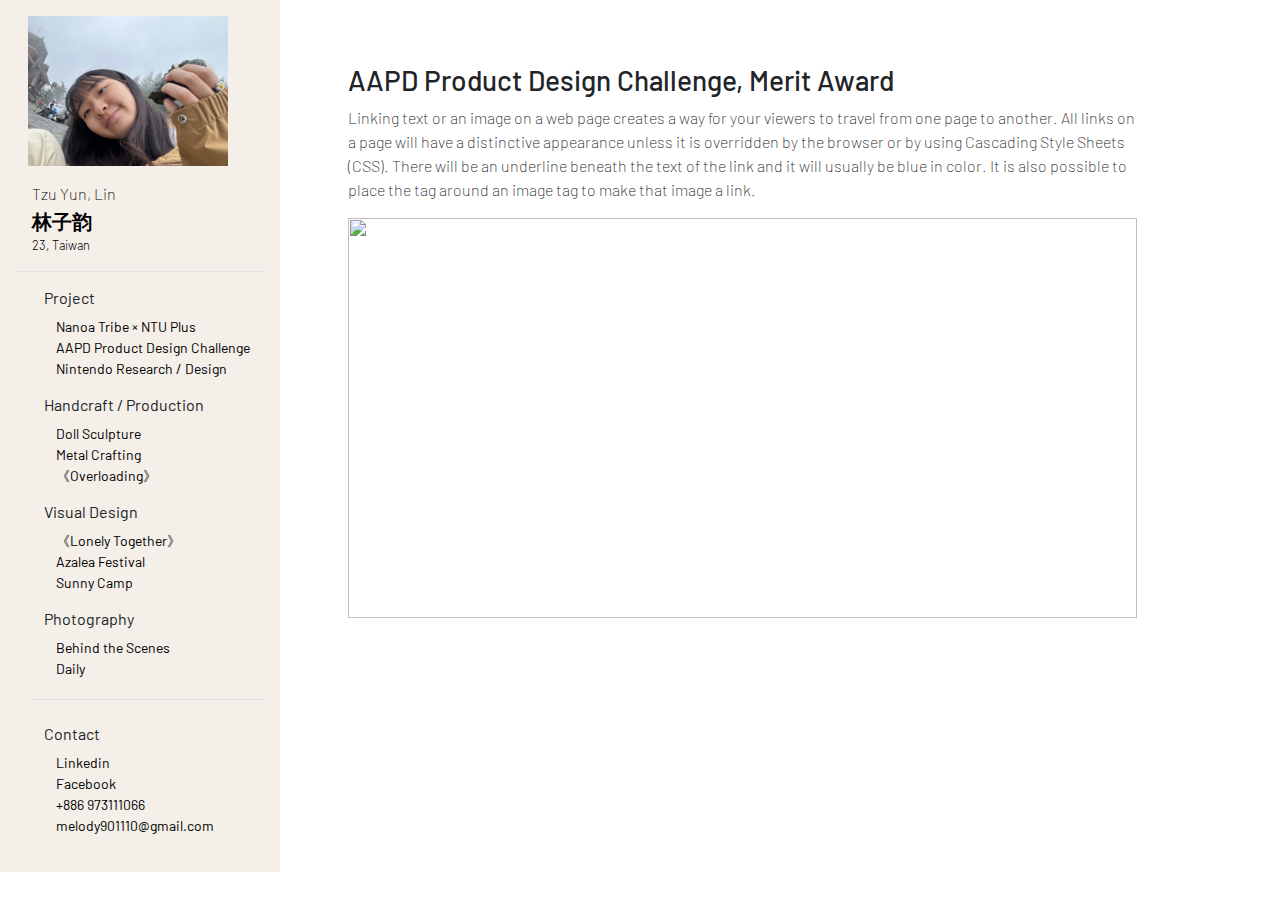
==== public/aapd.html @ 106142c8 "Add files via upload" ====
<!DOCTYPE html>
<html lang="en">
<head>
    <meta charset="UTF-8">
    <meta name="viewport" content="width=device-width, initial-scale=1.0">
    <title>Tzu Yun's Portfolio</title>

    <link href="https://cdn.jsdelivr.net/npm/bootstrap@5.3.3/dist/css/bootstrap.min.css" rel="stylesheet" integrity="sha384-QWTKZyjpPEjISv5WaRU9OFeRpok6YctnYmDr5pNlyT2bRjXh0JMhjY6hW+ALEwIH" crossorigin="anonymous">
    <link rel="stylesheet" href="../index.css" >

    <!--source sans-->
    <link rel="preconnect" href="https://fonts.googleapis.com">
    <link rel="preconnect" href="https://fonts.gstatic.com" crossorigin>
    <link href="https://fonts.googleapis.com/css2?family=Noto+Sans+HK:wght@100..900&family=Parkinsans:wght@300..800&family=Source+Sans+3:ital,wght@0,200..900;1,200..900&family=Yuji+Mai&display=swap" rel="stylesheet">

    <!--barlow-->
    <link rel="preconnect" href="https://fonts.googleapis.com">
    <link rel="preconnect" href="https://fonts.gstatic.com" crossorigin>
    <link href="https://fonts.googleapis.com/css2?family=Barlow:ital,wght@0,100;0,200;0,300;0,400;0,500;0,600;0,700;0,800;0,900;1,100;1,200;1,300;1,400;1,500;1,600;1,700;1,800;1,900&family=Noto+Sans+HK:wght@100..900&family=Parkinsans:wght@300..800&family=Source+Sans+3:ital,wght@0,200..900;1,200..900&family=Yuji+Mai&display=swap" rel="stylesheet">
</head>

<body>
<main class="d-flex flex-nowrap">
    <!-- sidebar -->
    <div class="flex-shrink-0 p-3 me-5" style="width: 280px;background-color: rgb(244, 239, 232);">
        <div class="container-fluid">
            <img src="../me/IMG_0005.JPG" width="200" >
        </div>
        <div class="mt-3 border-bottom">
            <ul class="list-unstyled ps-3"><a href="../index.html" style="color:black; text-decoration: none;">
                <li>Tzu Yun, Lin</li>
                <li class="fs-5 fw-semibold">林子韵</li>
                <li style="font-size: 0.8rem;font-weight:300">23, Taiwan</li>
            </a></ul>
        </div>
        <ul class="list-unstyled ps-3 mt-2">
          <li class="mb-1">
            <button class="btn d-inline-flex align-items-center rounded border-0">
              Project
            </button>
            <div class="collapse show ms-4" id="home-collapse">
              <ul class="btn-toggle-nav list-unstyled fw-normal pb-1 small">
                <li><a href="./chicken.html" class="link-body-emphasis d-inline-flex text-decoration-none rounded">Nanoa Tribe × NTU Plus</a></li>
                <li><a href="./aapd.html" class="link-body-emphasis d-inline-flex text-decoration-none rounded">AAPD Product Design Challenge</a></li>
                <li><a href="./nintendo.html" class="link-body-emphasis d-inline-flex text-decoration-none rounded">Nintendo Research / Design</a></li>
              </ul>
            </div>
          </li>
          <li class="mb-1">
            <button class="btn d-inline-flex align-items-center rounded border-0">
              Handcraft / Production
            </button>
            <div class="collapse show ms-4" id="home-collapse">
              <ul class="btn-toggle-nav list-unstyled fw-normal pb-1 small">
                <li><a href="./production.html#doll" class="link-body-emphasis d-inline-flex text-decoration-none rounded">Doll Sculpture</a></li>
                <li><a href="./production.html#metal" class="link-body-emphasis d-inline-flex text-decoration-none rounded">Metal Crafting</a></li>
                <li><a href="./production.html#overloading" class="link-body-emphasis d-inline-flex text-decoration-none rounded">《Overloading》</a></li>
              </ul>
            </div>
          </li>
          <li class="mb-1">
            <button class="btn d-inline-flex align-items-center rounded border-0">
                Visual Design
            </button>
            <div class="collapse show ms-4" id="home-collapse">
              <ul class="btn-toggle-nav list-unstyled fw-normal pb-1 small">
                <li><a href="./graphic.html#lonely" class="link-body-emphasis d-inline-flex text-decoration-none rounded">《Lonely Together》</a></li>
                <li><a href="./graphic.html#azalea" class="link-body-emphasis d-inline-flex text-decoration-none rounded">Azalea Festival</a></li>
                <li><a href="./graphic.html#sunny" class="link-body-emphasis d-inline-flex text-decoration-none rounded">Sunny Camp</a></li>
              </ul>
            </div>
          </li>
          <li class="mb-1">
            <button class="btn d-inline-flex align-items-center rounded border-0">
              Photography
            </button>
            <div class="collapse show ms-4" id="home-collapse">
              <ul class="btn-toggle-nav list-unstyled fw-normal pb-1 small">
                <li><a href="./photography.html#bts" class="link-body-emphasis d-inline-flex text-decoration-none rounded">Behind the Scenes</a></li>
                <li><a href="./photography.html#daily" class="link-body-emphasis d-inline-flex text-decoration-none rounded">Daily</a></li>
              </ul>
            </div>
          </li>
          <li class="border-top my-3"></li>
          <li class="mb-1">
            <button class="btn d-inline-flex align-items-center rounded border-0">
              Contact
            </button>
            <div class="collapse show ms-4" id="home-collapse">
              <ul class="btn-toggle-nav list-unstyled fw-normal pb-1 small">
                <li><a href="https://www.linkedin.com/in/tzu-yun-lin-taiwan" class="link-body-emphasis d-inline-flex text-decoration-none rounded">Linkedin</a></li>
                <li><a href="https://www.facebook.com/lin.melody.121/" class="link-body-emphasis d-inline-flex text-decoration-none rounded">Facebook</a></li>
                <li><a  class="link-body-emphasis d-inline-flex text-decoration-none rounded">+886 973111066</a></li>
                <li><a  class="link-body-emphasis d-inline-flex text-decoration-none rounded">melody901110@gmail.com</a></li>
              </ul>
            </div>
          </li>
        </ul>
    </div>

    <div class="col-8 row row-cols-1 my-3 p-3">
        <div class="mt-3 p-3">
            <h3>AAPD Product Design Challenge, Merit Award</h3>
            <p>Linking text or an image on a web page creates a way for your viewers to travel from one page to another.

                All links on a page will have a distinctive appearance unless it is overridden by the browser or by using Cascading Style Sheets (CSS). There will be an underline beneath the text of the link and it will usually be blue in color. It is also possible to place the tag around an image tag to make that image a link.</p>
            <img src="" class="bd-placeholder-img" style="object-fit:cover" width="100%" height="400">
        </div>
    </div>

</main>

    <script src="https://cdn.jsdelivr.net/npm/bootstrap@5.3.3/dist/js/bootstrap.bundle.min.js" integrity="sha384-YvpcrYf0tY3lHB60NNkmXc5s9fDVZLESaAA55NDzOxhy9GkcIdslK1eN7N6jIeHz" crossorigin="anonymous"></script>
</body>
</html>
---- index.css ----
/* body {
    font-family: "Source Sans 3", serif;
    font-optical-sizing: auto;
    font-weight: 200;
    font-style: normal;
} */

body {
    font-family: "Barlow", serif;
    font-weight: 200;
    font-style: normal;
}

.mb-1 {
    margin-bottom: .25rem !important;
}

li {
    display: list-item;
    text-align: -webkit-match-parent;
    unicode-bidi: isolate;
}
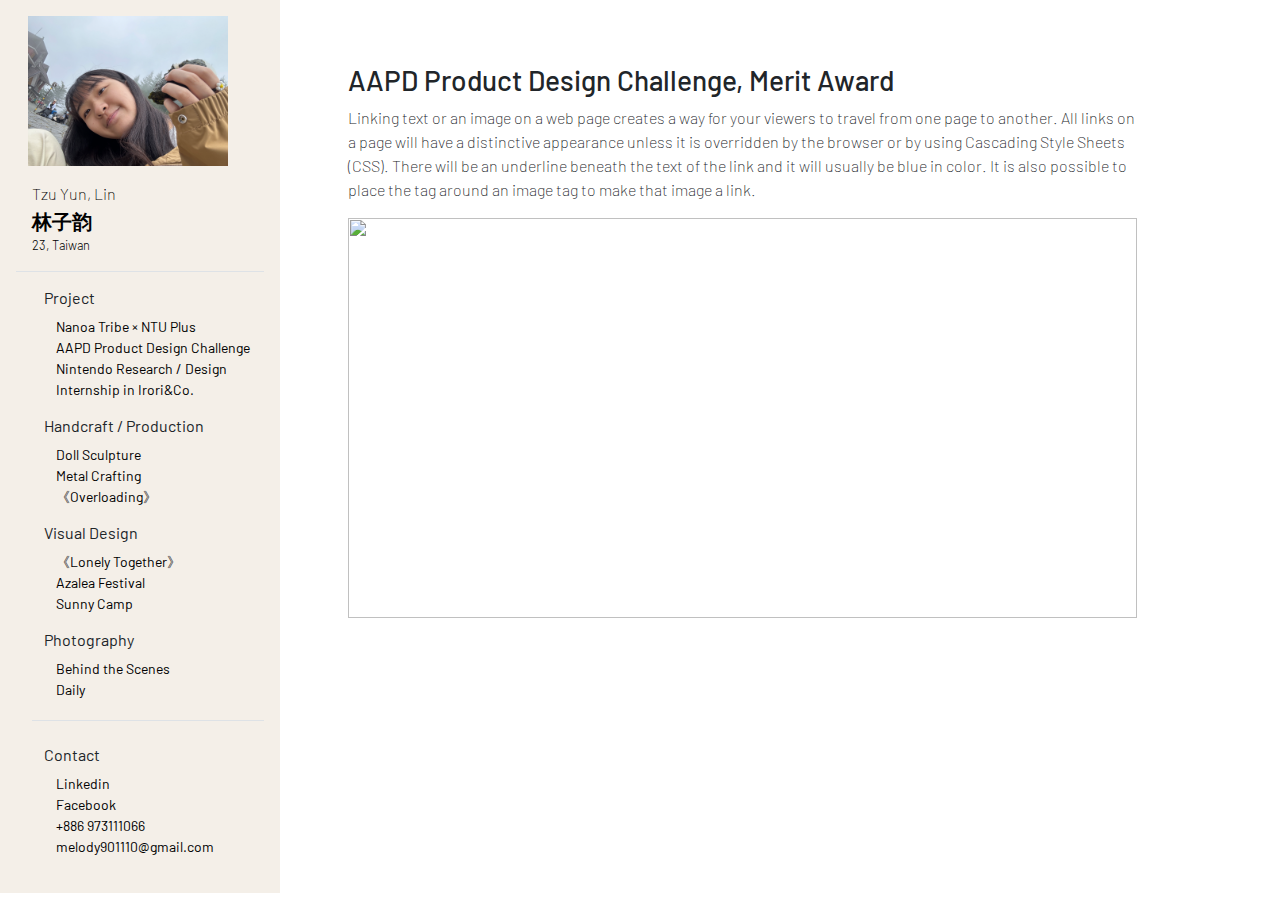
==== commit 2393c9af: "Update aapd.html" ====
--- a/public/aapd.html
+++ b/public/aapd.html
@@ -43,6 +43,7 @@
                 <li><a href="./chicken.html" class="link-body-emphasis d-inline-flex text-decoration-none rounded">Nanoa Tribe × NTU Plus</a></li>
                 <li><a href="./aapd.html" class="link-body-emphasis d-inline-flex text-decoration-none rounded">AAPD Product Design Challenge</a></li>
                 <li><a href="./nintendo.html" class="link-body-emphasis d-inline-flex text-decoration-none rounded">Nintendo Research / Design</a></li>
+                <li><a href="./intern.html" class="link-body-emphasis d-inline-flex text-decoration-none rounded">Internship in Irori&Co.</a></li>
               </ul>
             </div>
           </li>
@@ -112,4 +113,4 @@
 
     <script src="https://cdn.jsdelivr.net/npm/bootstrap@5.3.3/dist/js/bootstrap.bundle.min.js" integrity="sha384-YvpcrYf0tY3lHB60NNkmXc5s9fDVZLESaAA55NDzOxhy9GkcIdslK1eN7N6jIeHz" crossorigin="anonymous"></script>
 </body>
-</html>+</html>
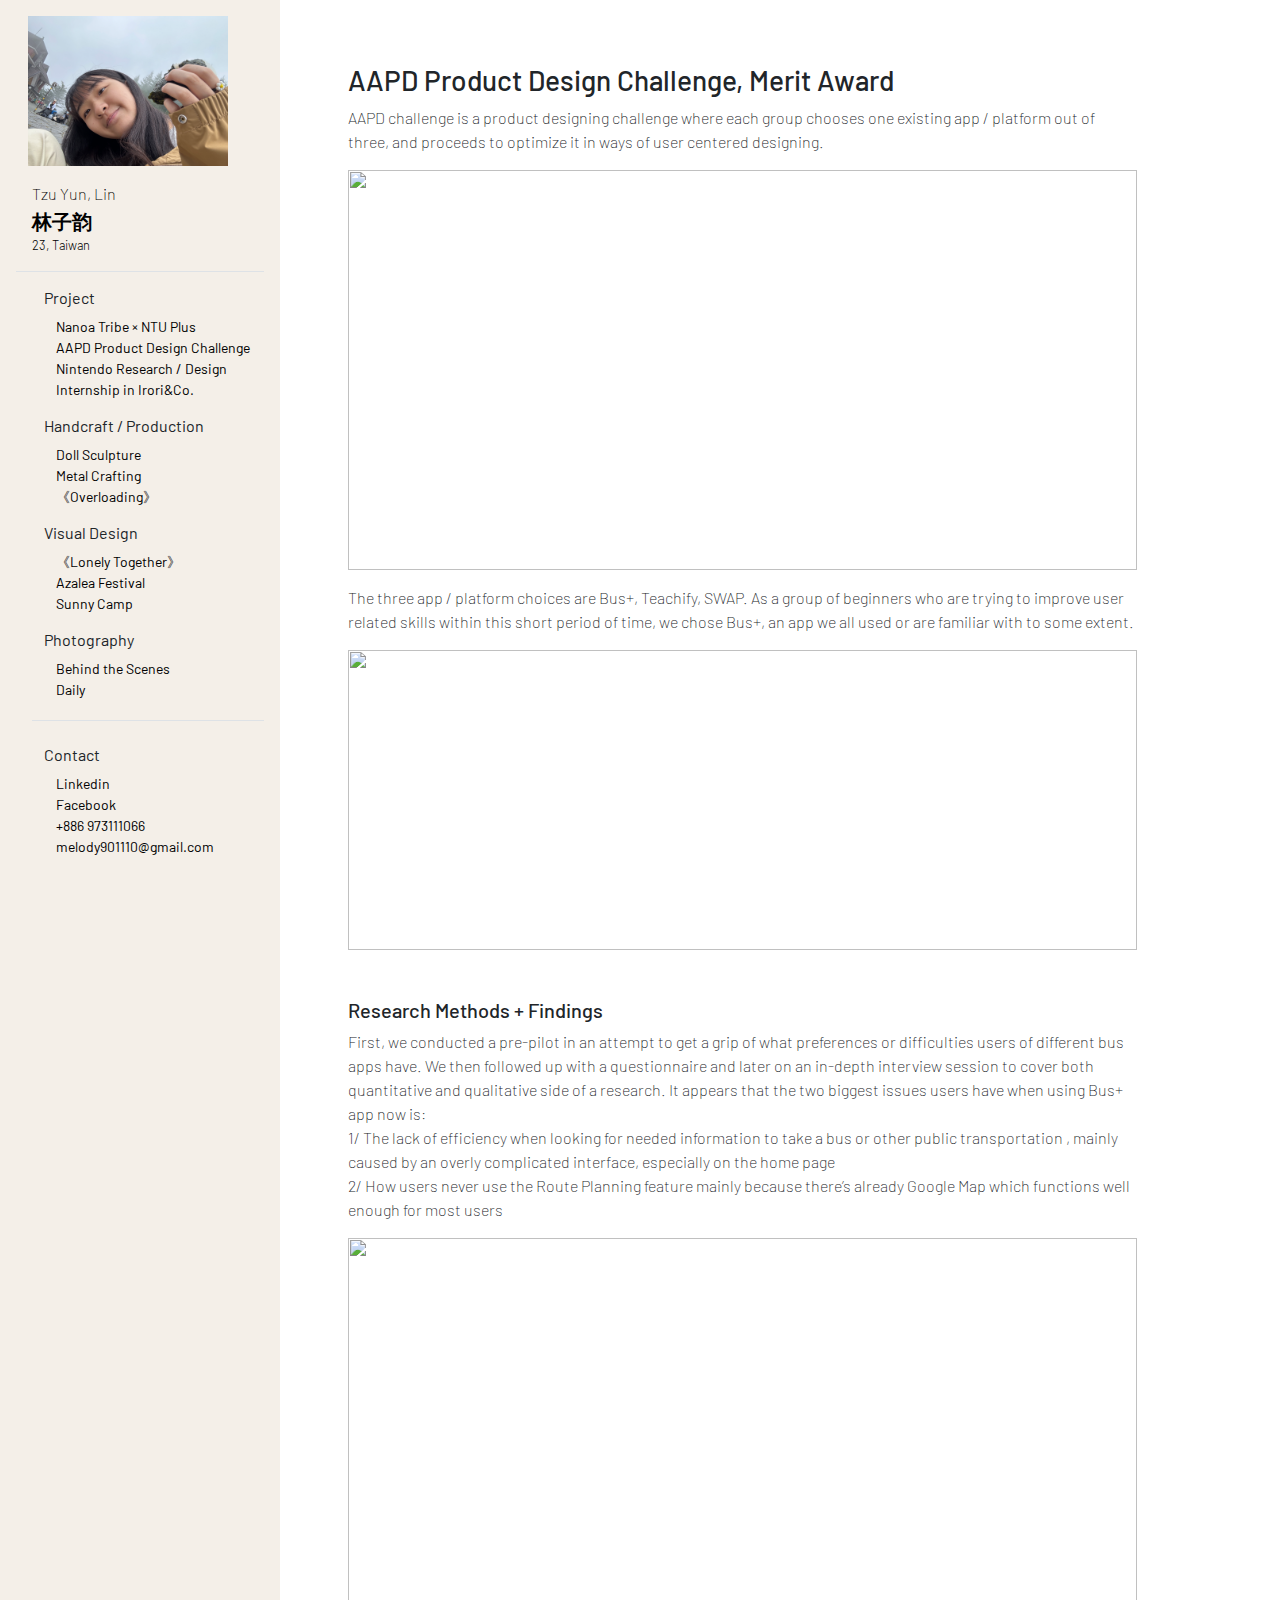
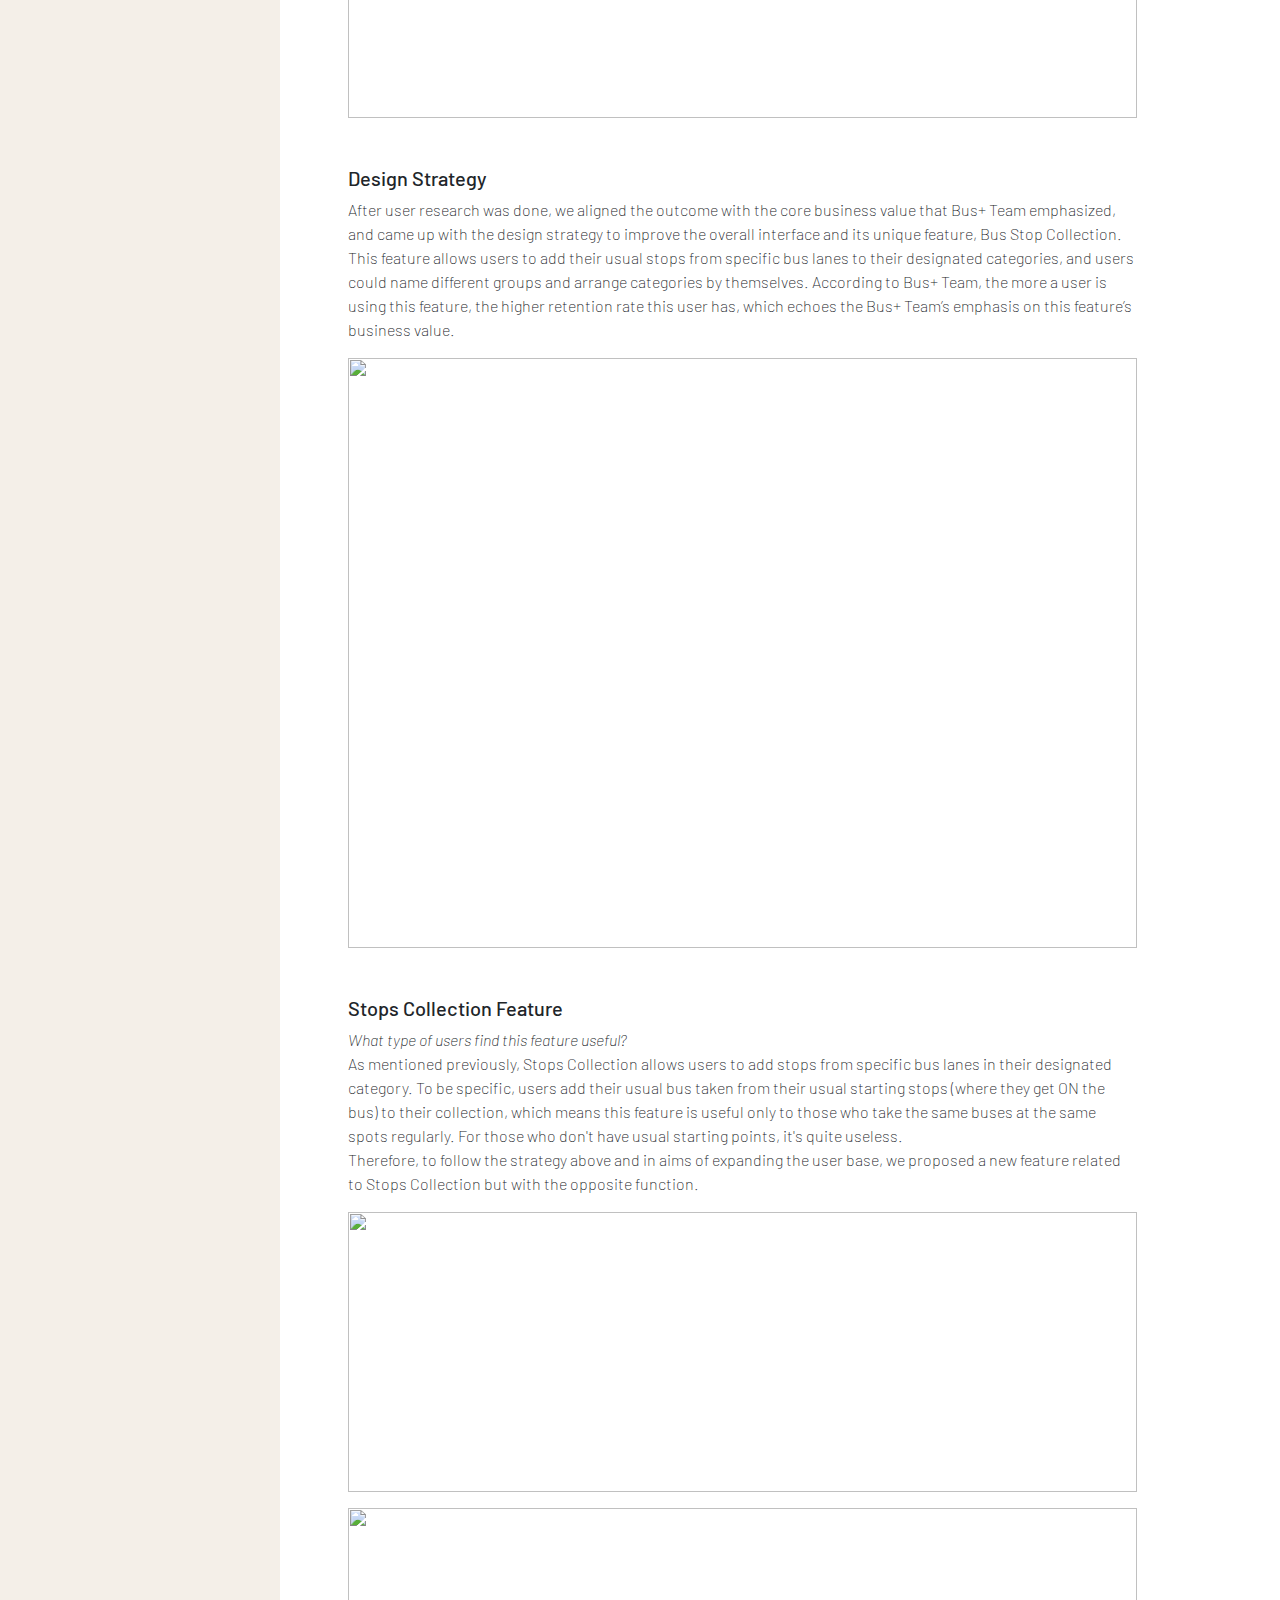
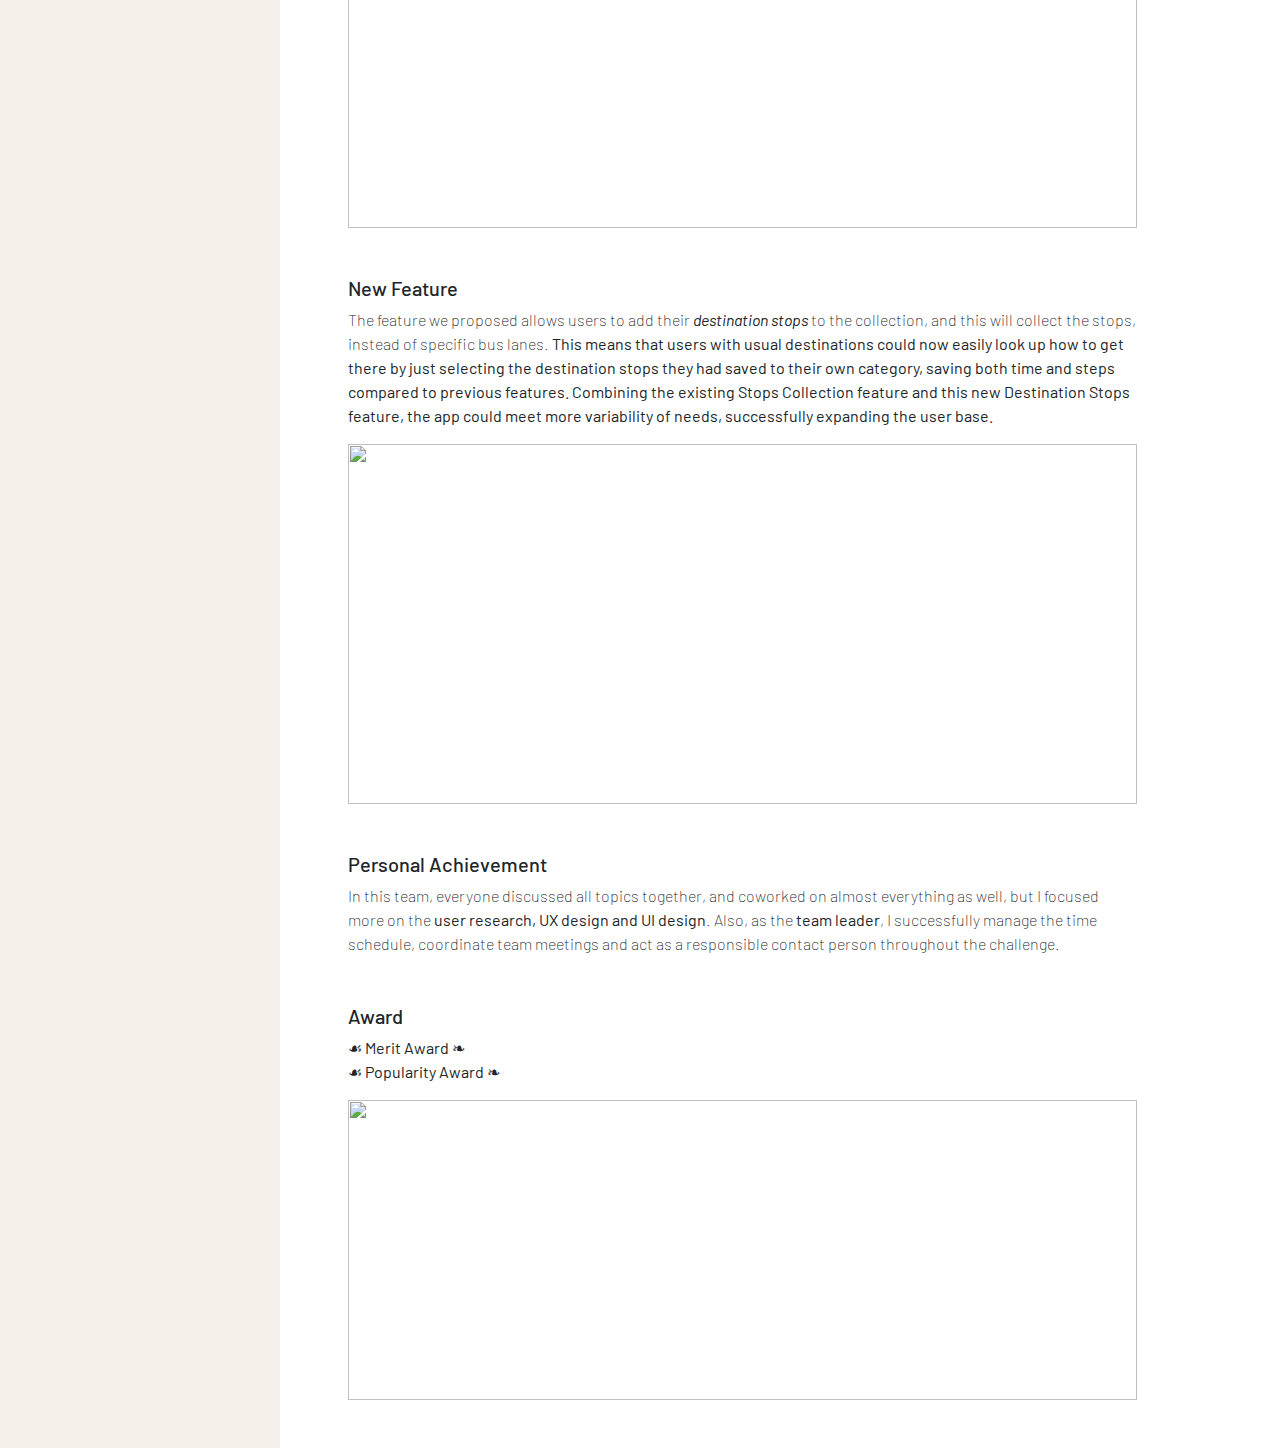
==== commit 59362ad9: "Update aapd.html" ====
--- a/public/aapd.html
+++ b/public/aapd.html
@@ -102,10 +102,52 @@
     <div class="col-8 row row-cols-1 my-3 p-3">
         <div class="mt-3 p-3">
             <h3>AAPD Product Design Challenge, Merit Award</h3>
-            <p>Linking text or an image on a web page creates a way for your viewers to travel from one page to another.
+            <p>
+                AAPD challenge is a product designing challenge where each group chooses one existing app / platform out of three, and proceeds to optimize it in ways of user centered designing. 
+            </p>
+            <img src="../aapd/1.png" class="bd-placeholder-img" style="object-fit:cover" width="100%" height="400">
+            <p class="mt-3">
+                The three app / platform choices are Bus+, Teachify, SWAP. As a group of beginners who are trying to improve user related skills within this short period of time, we chose Bus+, an app we all used or are familiar with to some extent. 
+            </p>
+            <img src="../aapd/2.jpg" class="bd-placeholder-img" style="object-fit:cover" width="100%" height="300">
+            
+            <h5 class="mt-5">Research Methods + Findings</h5>
+            <p>
+                First, we conducted a pre-pilot in an attempt to get a grip of what preferences or difficulties users of different bus apps have. We then followed up with a questionnaire and later on an in-depth interview session to cover both quantitative and qualitative side of a research. It appears that the two biggest issues users have when using Bus+ app now is:<br/>
+                1/ The lack of efficiency when looking for needed information to take a bus or other public transportation , mainly caused by an overly complicated interface, especially on the home page<br/>
+                2/ How users never use the Route Planning feature mainly because there’s already Google Map which functions well enough for most users
+            </p>
+            <img src="../aapd/3.jpg" class="bd-placeholder-img" style="object-fit:cover" width="100%" height="480">
+            
+            <h5 class="mt-5">Design Strategy</h5>
+            <p>
+                After user research was done, we aligned the outcome with the core business value that Bus+ Team emphasized, and came up with the design strategy to improve the overall interface and its unique feature, Bus Stop Collection. This feature allows users to add their usual stops from specific bus lanes to their designated categories, and users could name different groups and arrange categories by themselves. According to Bus+ Team, the more a user is using this feature, the higher retention rate this user has, which echoes the Bus+ Team’s emphasis on this feature’s business value.
+            </p>
+            <img src="../aapd/4.jpg" class="bd-placeholder-img" style="object-fit:cover" width="100%" height="590">
+            
+            <h5 class="mt-5">Stops Collection Feature</h5>
+            <p>
+                <i>What type of users find this feature useful?</i><br/>
+                As mentioned previously, Stops Collection allows users to add stops from specific bus lanes in their designated category. To be specific, users add their usual bus taken from their usual starting stops (where they get ON the bus) to their collection, which means this feature is useful only to those who take the same buses at the same spots regularly. For those who don't have usual starting points, it's quite useless.<br/>
+                Therefore, to follow the strategy above and in aims of expanding the user base, we proposed a new feature related to Stops Collection but with the opposite function.
+            </p>
+            <img src="../aapd/6.jpg" class="bd-placeholder-img" style="object-fit:cover" width="100%" height="280">
+            
+            <img src="../aapd/7.jpg" class="bd-placeholder-img mt-3" style="object-fit:cover" width="100%" height="320">
 
-                All links on a page will have a distinctive appearance unless it is overridden by the browser or by using Cascading Style Sheets (CSS). There will be an underline beneath the text of the link and it will usually be blue in color. It is also possible to place the tag around an image tag to make that image a link.</p>
-            <img src="" class="bd-placeholder-img" style="object-fit:cover" width="100%" height="400">
+            <h5 class="mt-5">New Feature</h5>
+            <p>
+                The feature we proposed allows users to add their <b><i>destination stops</i></b> to the collection, and this will collect the stops, instead of specific bus lanes.<b> This means that users with usual destinations could now easily look up how to get there by just selecting the destination stops they had saved to their own category, saving both time and steps compared to previous features. Combining the existing Stops Collection feature and this new Destination Stops feature, the app could meet more variability of needs, successfully expanding the user base.</b> 
+            </p>
+            <img src="../aapd/5.jpg" class="bd-placeholder-img" style="object-fit:cover" width="100%" height="360">
+            <h5 class="mt-5">Personal Achievement</h5>
+            <p>
+                In this team, everyone discussed all topics together, and coworked on almost everything as well, but I focused more on the <b>user research, UX design and UI design</b>. Also, as the <b>team leader</b>, I successfully manage the time schedule, coordinate team meetings and act as a responsible contact person throughout the challenge.
+            </p>
+            <h5 class="mt-5">Award</h5>
+            <p> <b>☙ Merit Award ❧<br/>
+                ☙ Popularity Award ❧</b></p>
+            <img src="../aapd/8.jpg" class="bd-placeholder-img" style="object-fit:cover" width="100%" height="300">
         </div>
     </div>
 
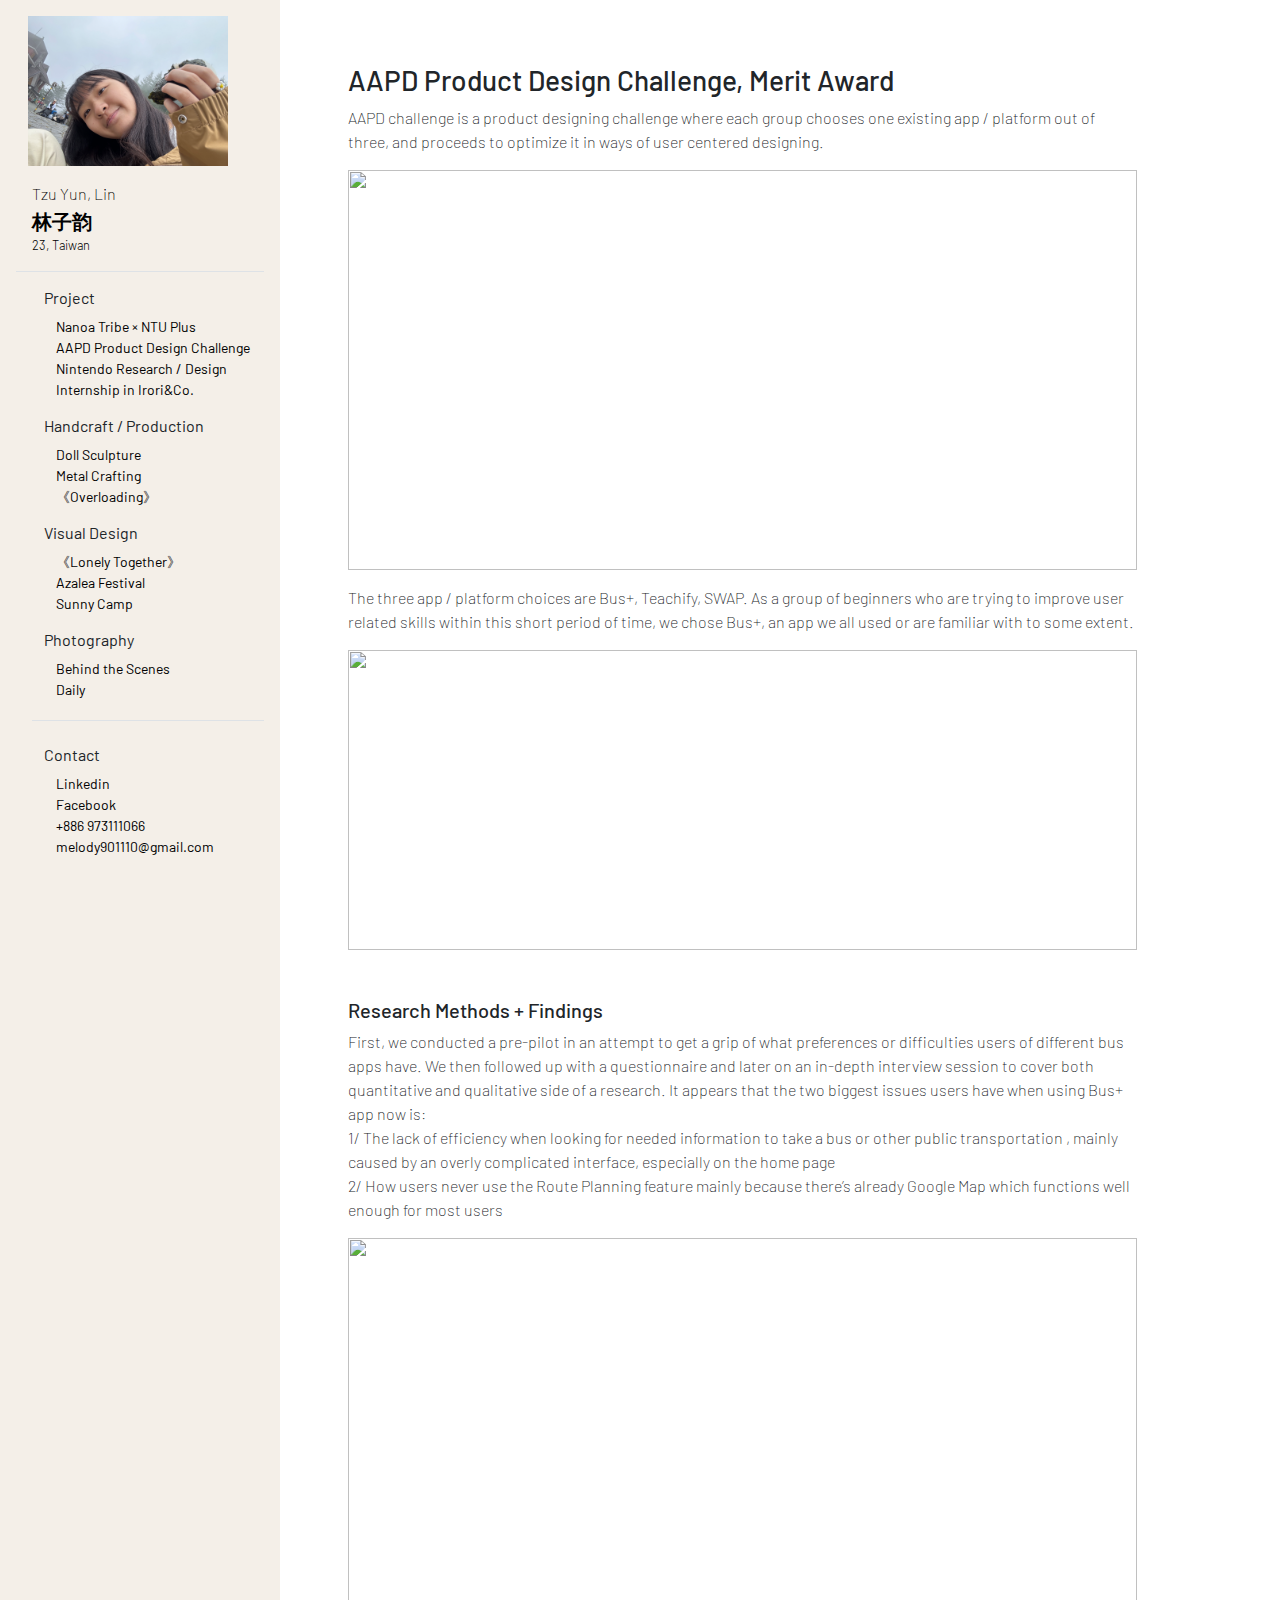
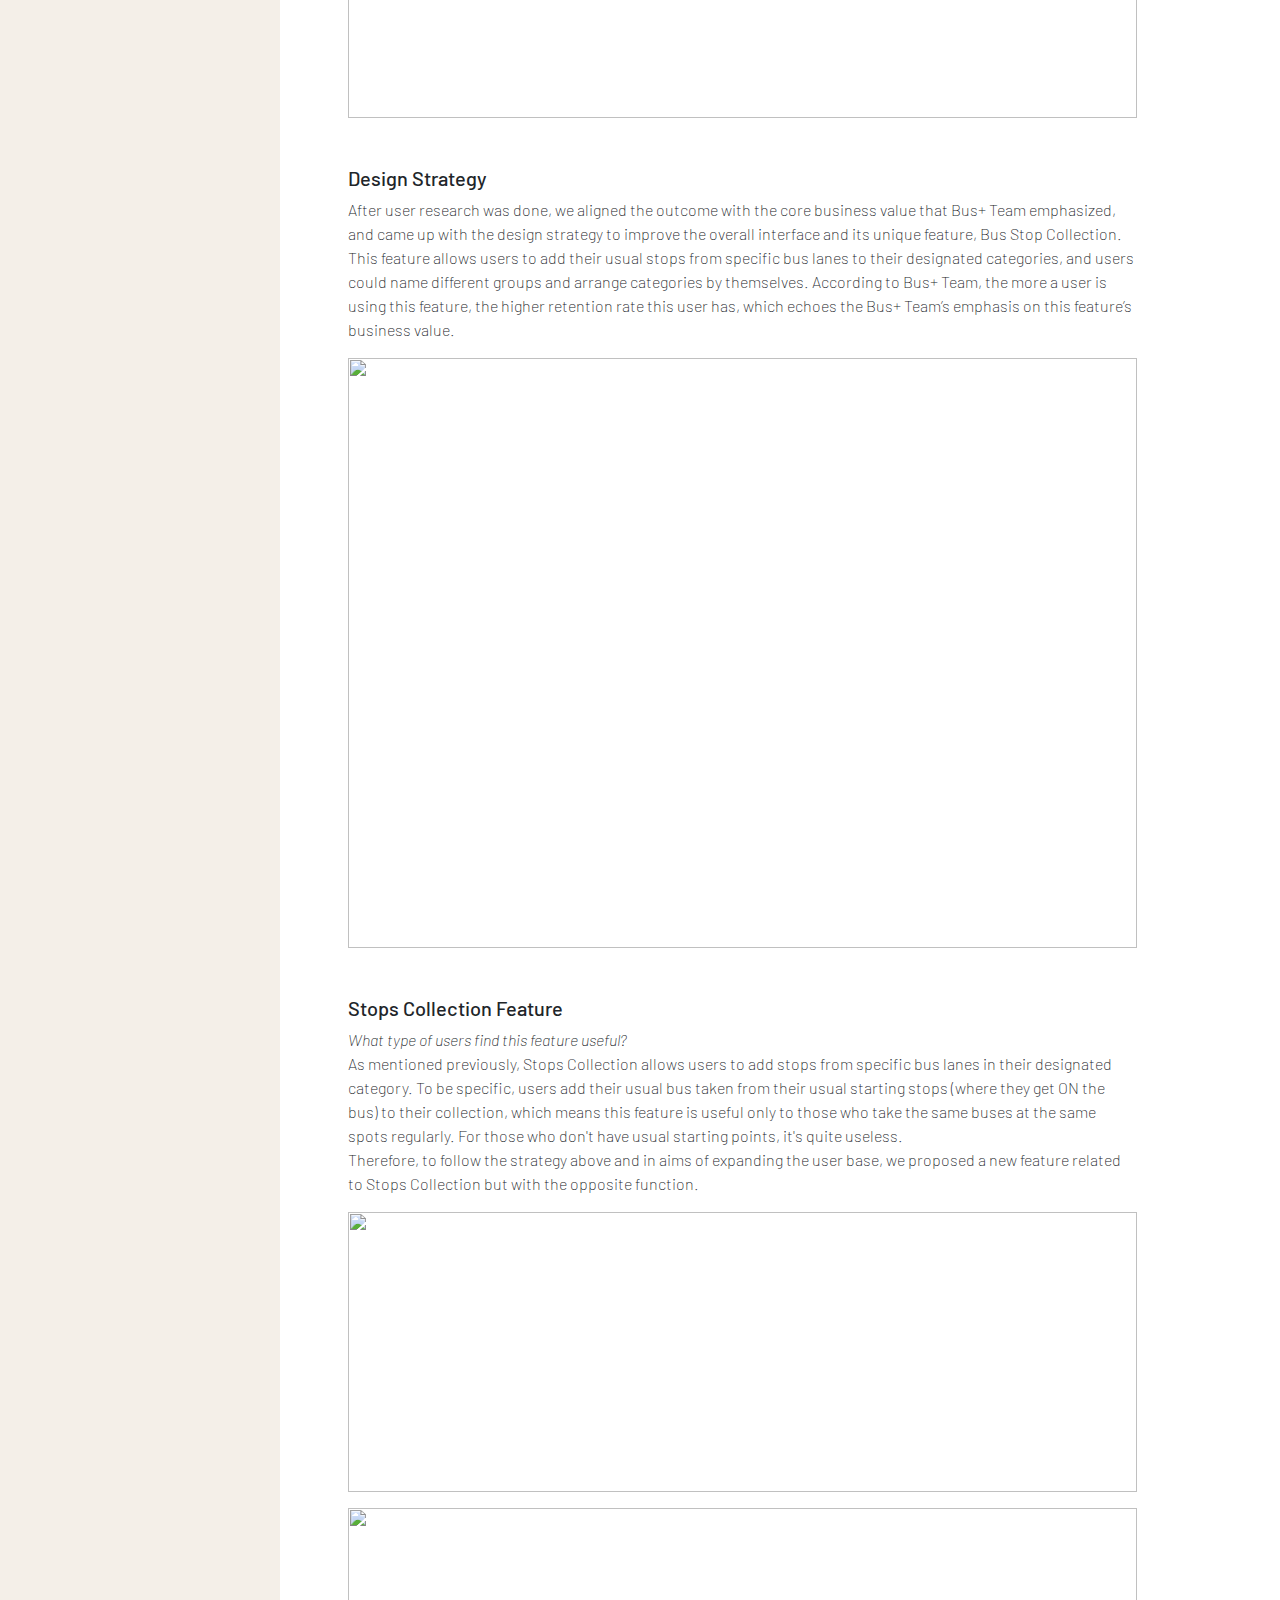
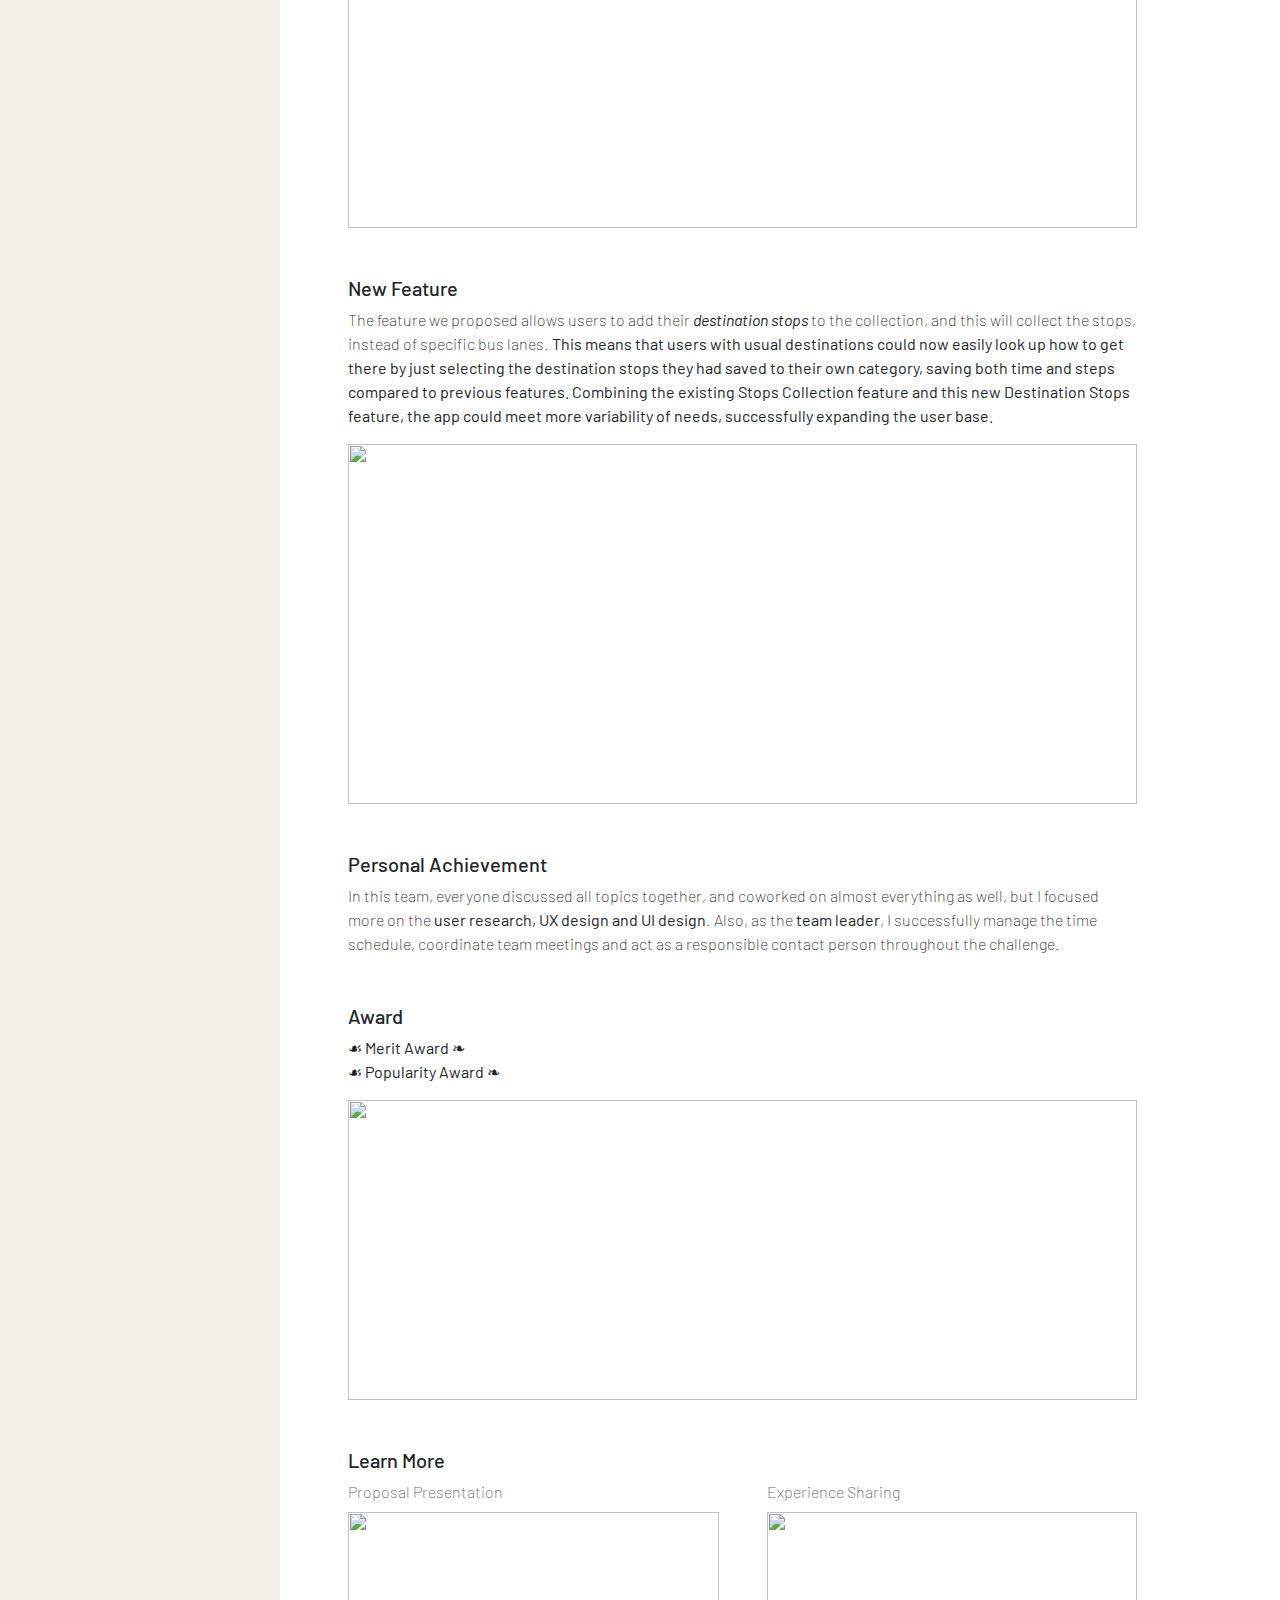
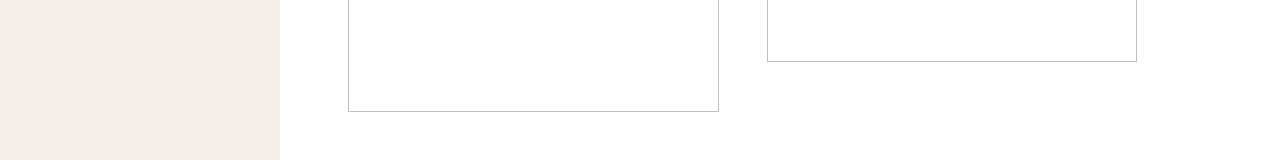
==== commit e30bff01: "Update aapd.html" ====
--- a/public/aapd.html
+++ b/public/aapd.html
@@ -148,6 +148,22 @@
             <p> <b>☙ Merit Award ❧<br/>
                 ☙ Popularity Award ❧</b></p>
             <img src="../aapd/8.jpg" class="bd-placeholder-img" style="object-fit:cover" width="100%" height="300">
+
+             <h5 class="mt-5">Learn More</h5>
+            <div class="row row-cols-md-2 g-5">
+                <div>
+                    <a href="https://drive.google.com/file/d/1VIEfFM7yb54yEGpZ56DcZC5WPX-5fqFo/view?usp=share_link" class="text-decoration-none" style="color:rgb(98, 98, 98)">Proposal Presentation</a>
+                    <a href="https://drive.google.com/file/d/1VIEfFM7yb54yEGpZ56DcZC5WPX-5fqFo/view?usp=share_link">
+                        <img src="../aapd/9.jpeg" class="bd-placeholder-img mt-2" style="object-fit:cover" width="100%" height="200">
+                    </a>
+                </div>
+                <div>
+                    <a href="https://medium.com/as-a-product-designer/重新定義移動體驗-icu-團隊的-bus-app-redesign-探險故事-acd3a63bd375" class="text-decoration-none" style="color:rgb(98, 98, 98)">Experience Sharing</a>
+                    <a href="https://medium.com/as-a-product-designer/重新定義移動體驗-icu-團隊的-bus-app-redesign-探險故事-acd3a63bd375">
+                        <img src="../aapd/10.png" class="bd-placeholder-img mt-2 text-decoration-none" style="object-fit:cover" width="100%" height="150">
+                    </a>
+                </div>
+            </div>
         </div>
     </div>
 
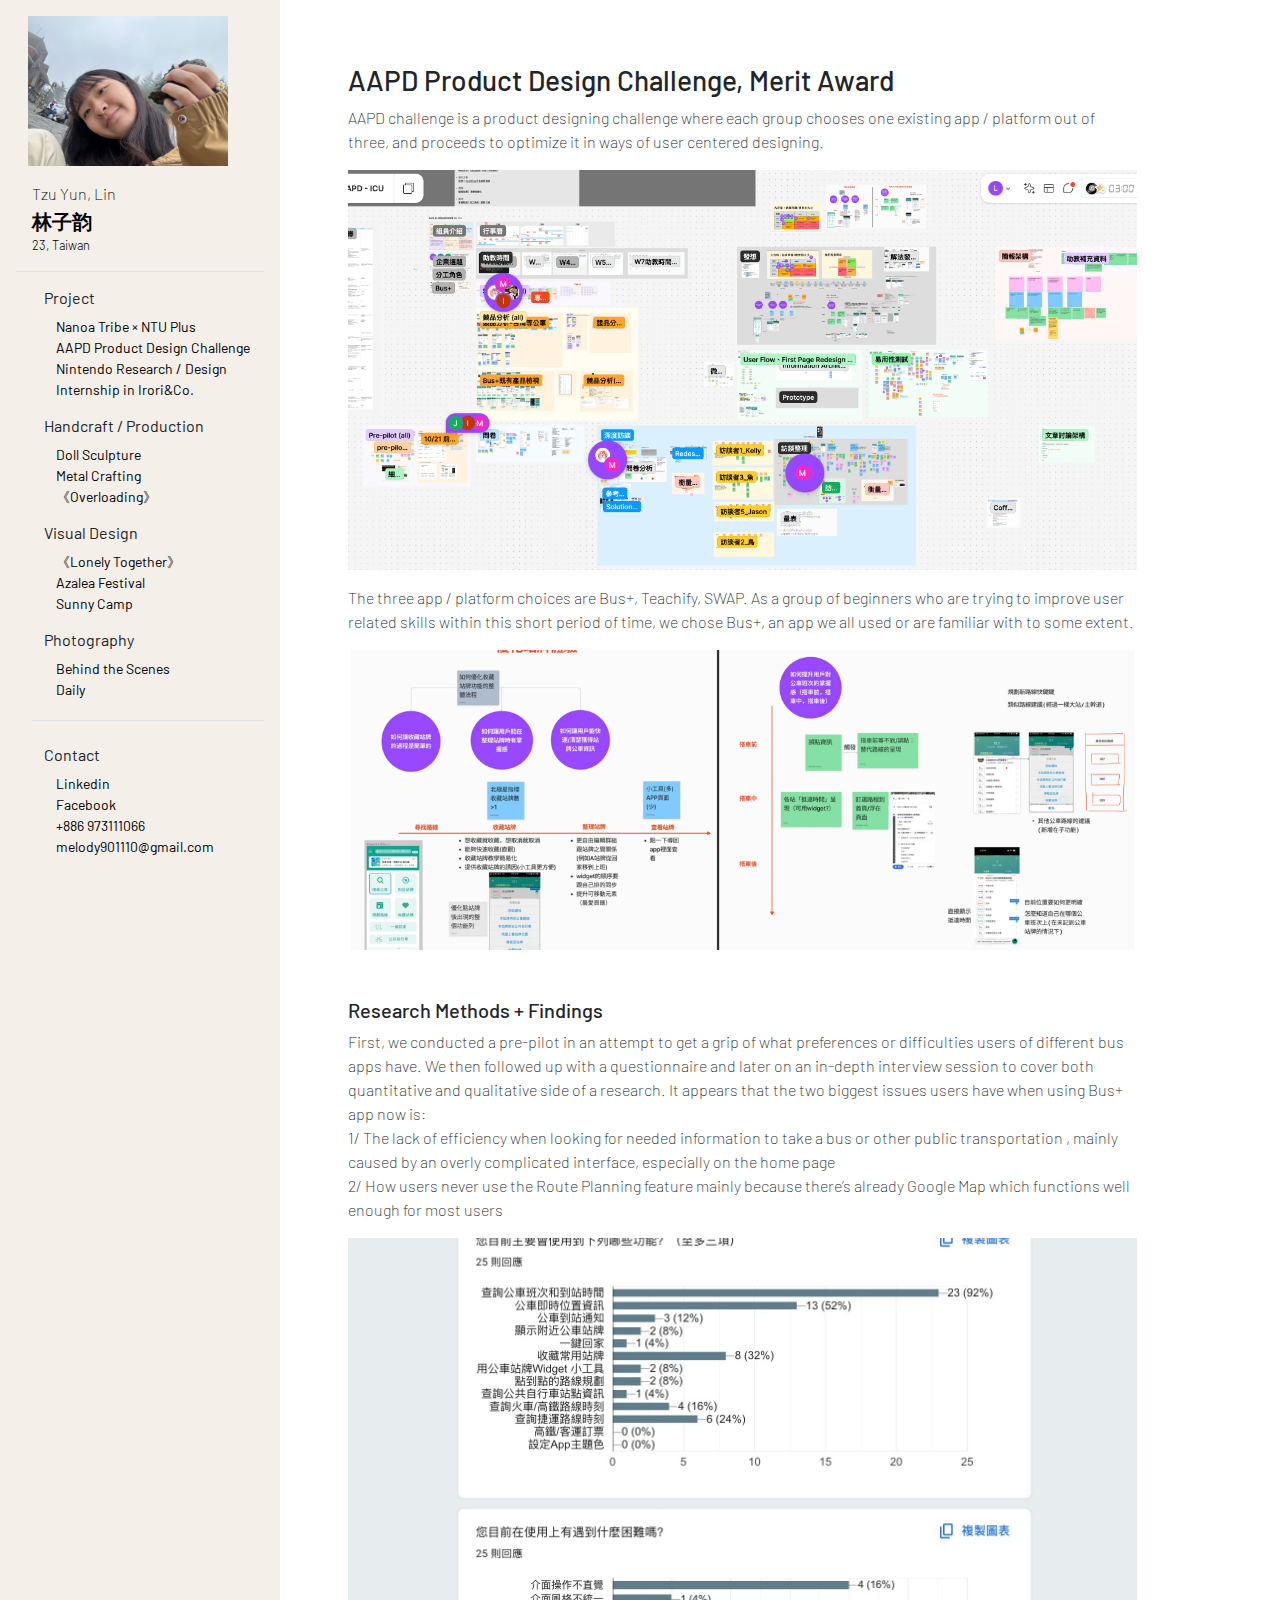
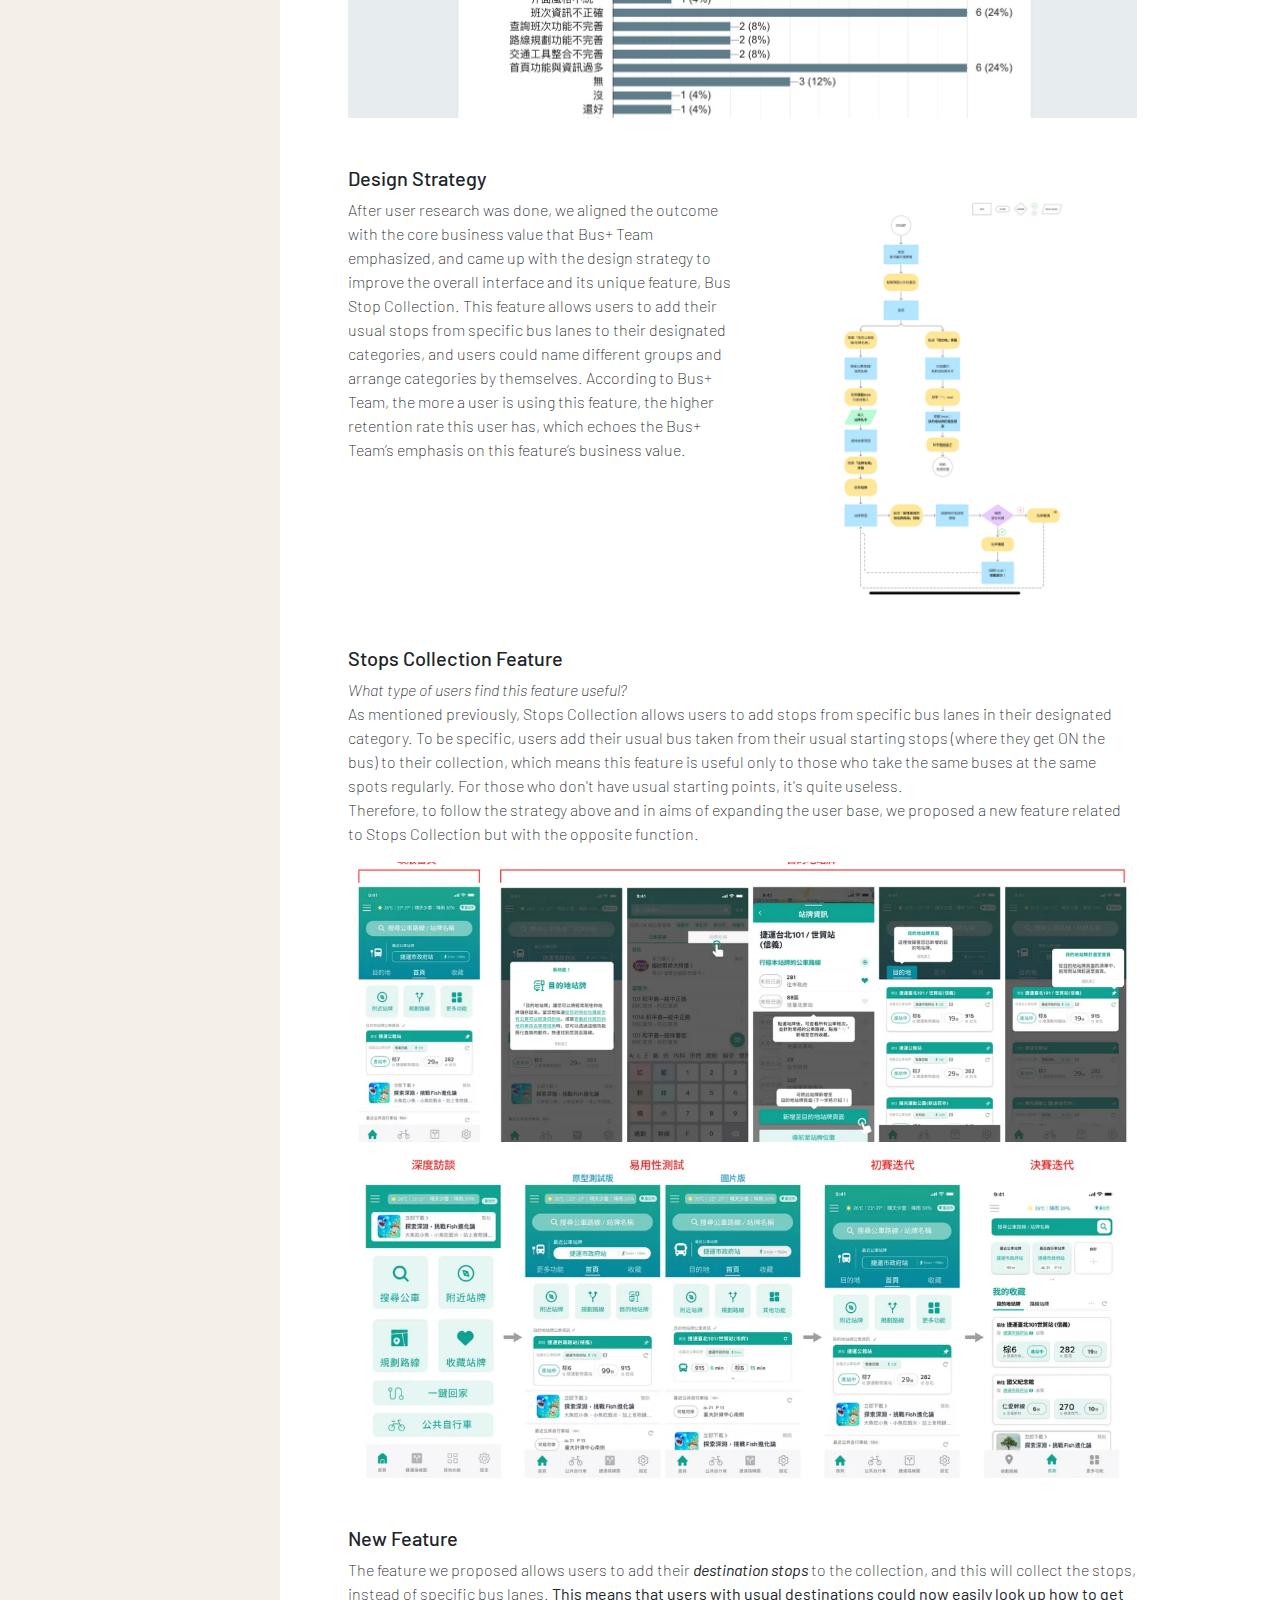
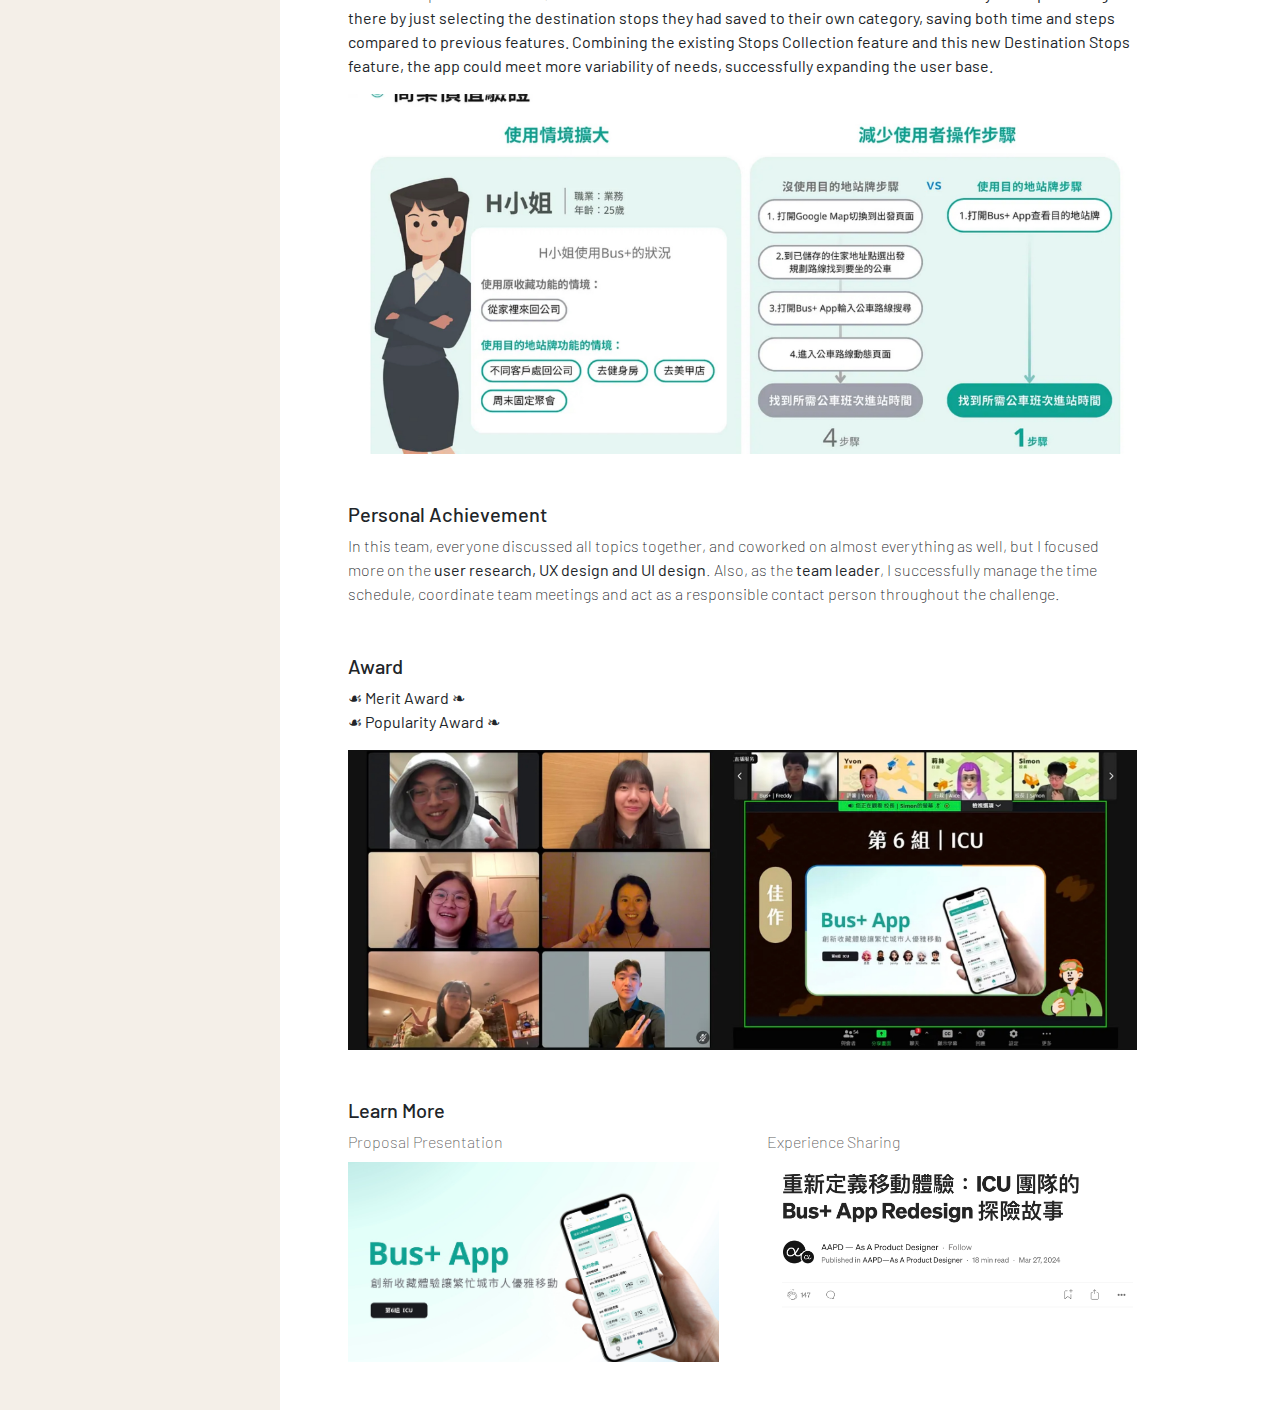
==== commit 065a16de: "Update aapd.html" ====
--- a/public/aapd.html
+++ b/public/aapd.html
@@ -120,10 +120,12 @@
             <img src="../aapd/3.jpg" class="bd-placeholder-img" style="object-fit:cover" width="100%" height="480">
             
             <h5 class="mt-5">Design Strategy</h5>
-            <p>
-                After user research was done, we aligned the outcome with the core business value that Bus+ Team emphasized, and came up with the design strategy to improve the overall interface and its unique feature, Bus Stop Collection. This feature allows users to add their usual stops from specific bus lanes to their designated categories, and users could name different groups and arrange categories by themselves. According to Bus+ Team, the more a user is using this feature, the higher retention rate this user has, which echoes the Bus+ Team’s emphasis on this feature’s business value.
-            </p>
-            <img src="../aapd/4.jpg" class="bd-placeholder-img" style="object-fit:cover" width="100%" height="590">
+            <div class="row row-cols-md-2 g-3">
+              <p>
+                  After user research was done, we aligned the outcome with the core business value that Bus+ Team emphasized, and came up with the design strategy to improve the overall interface and its unique feature, Bus Stop Collection. This feature allows users to add their usual stops from specific bus lanes to their designated categories, and users could name different groups and arrange categories by themselves. According to Bus+ Team, the more a user is using this feature, the higher retention rate this user has, which echoes the Bus+ Team’s emphasis on this feature’s business value.
+              </p>
+              <img src="../aapd/4.jpg" class="bd-placeholder-img" style="object-fit:cover" width="100%" height="400">
+            </div>
             
             <h5 class="mt-5">Stops Collection Feature</h5>
             <p>
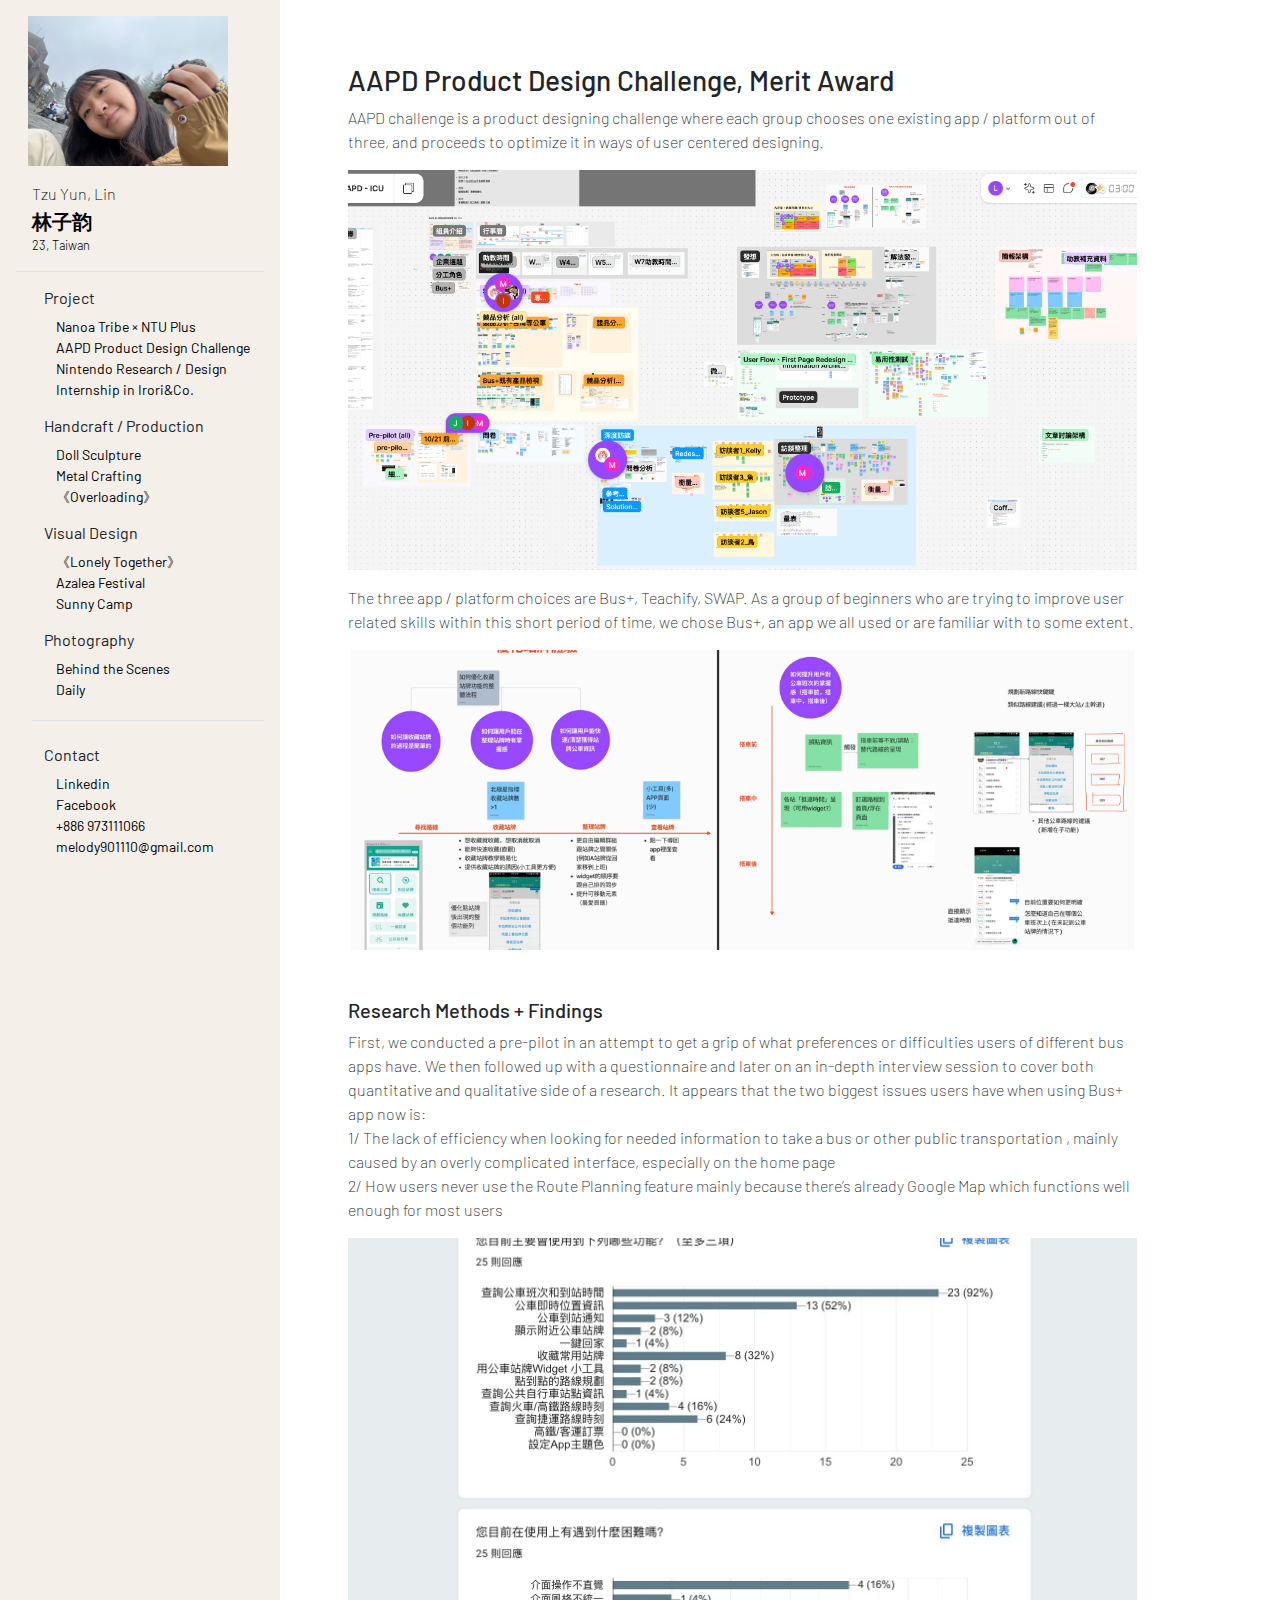
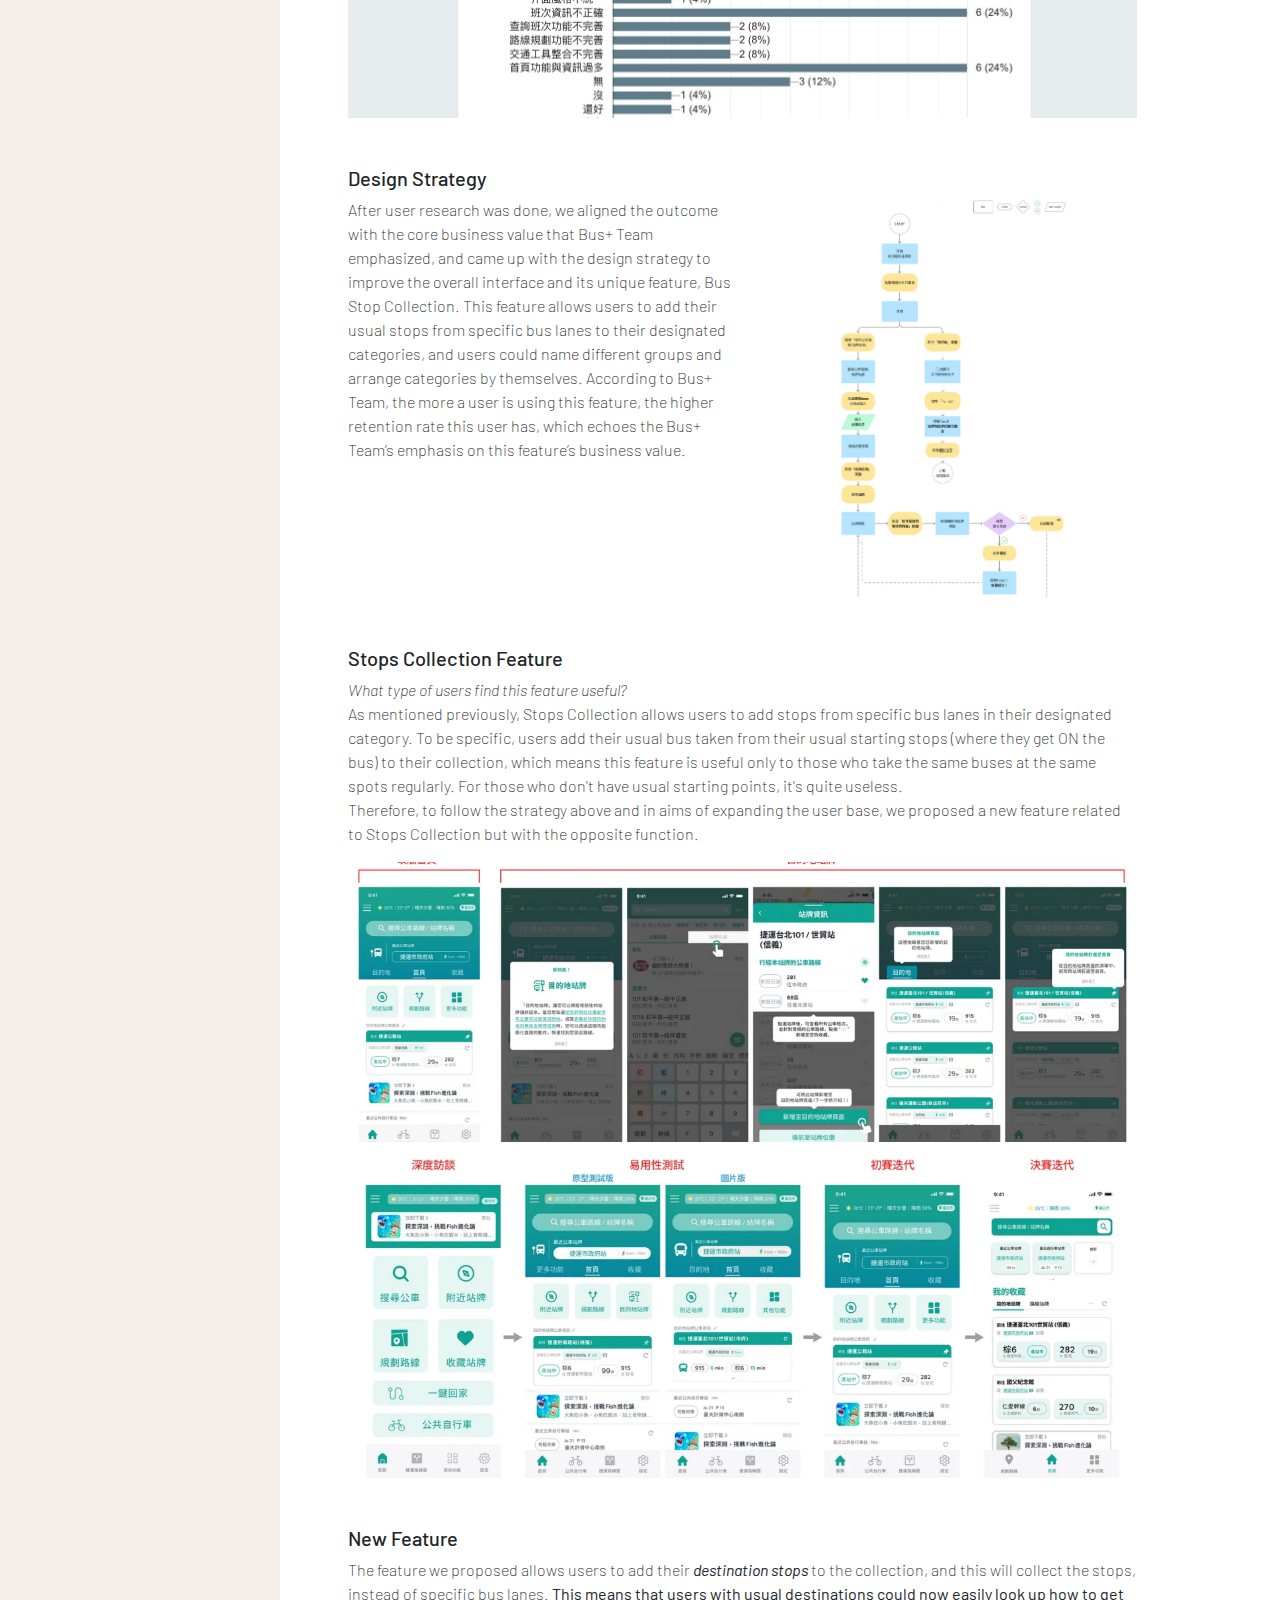
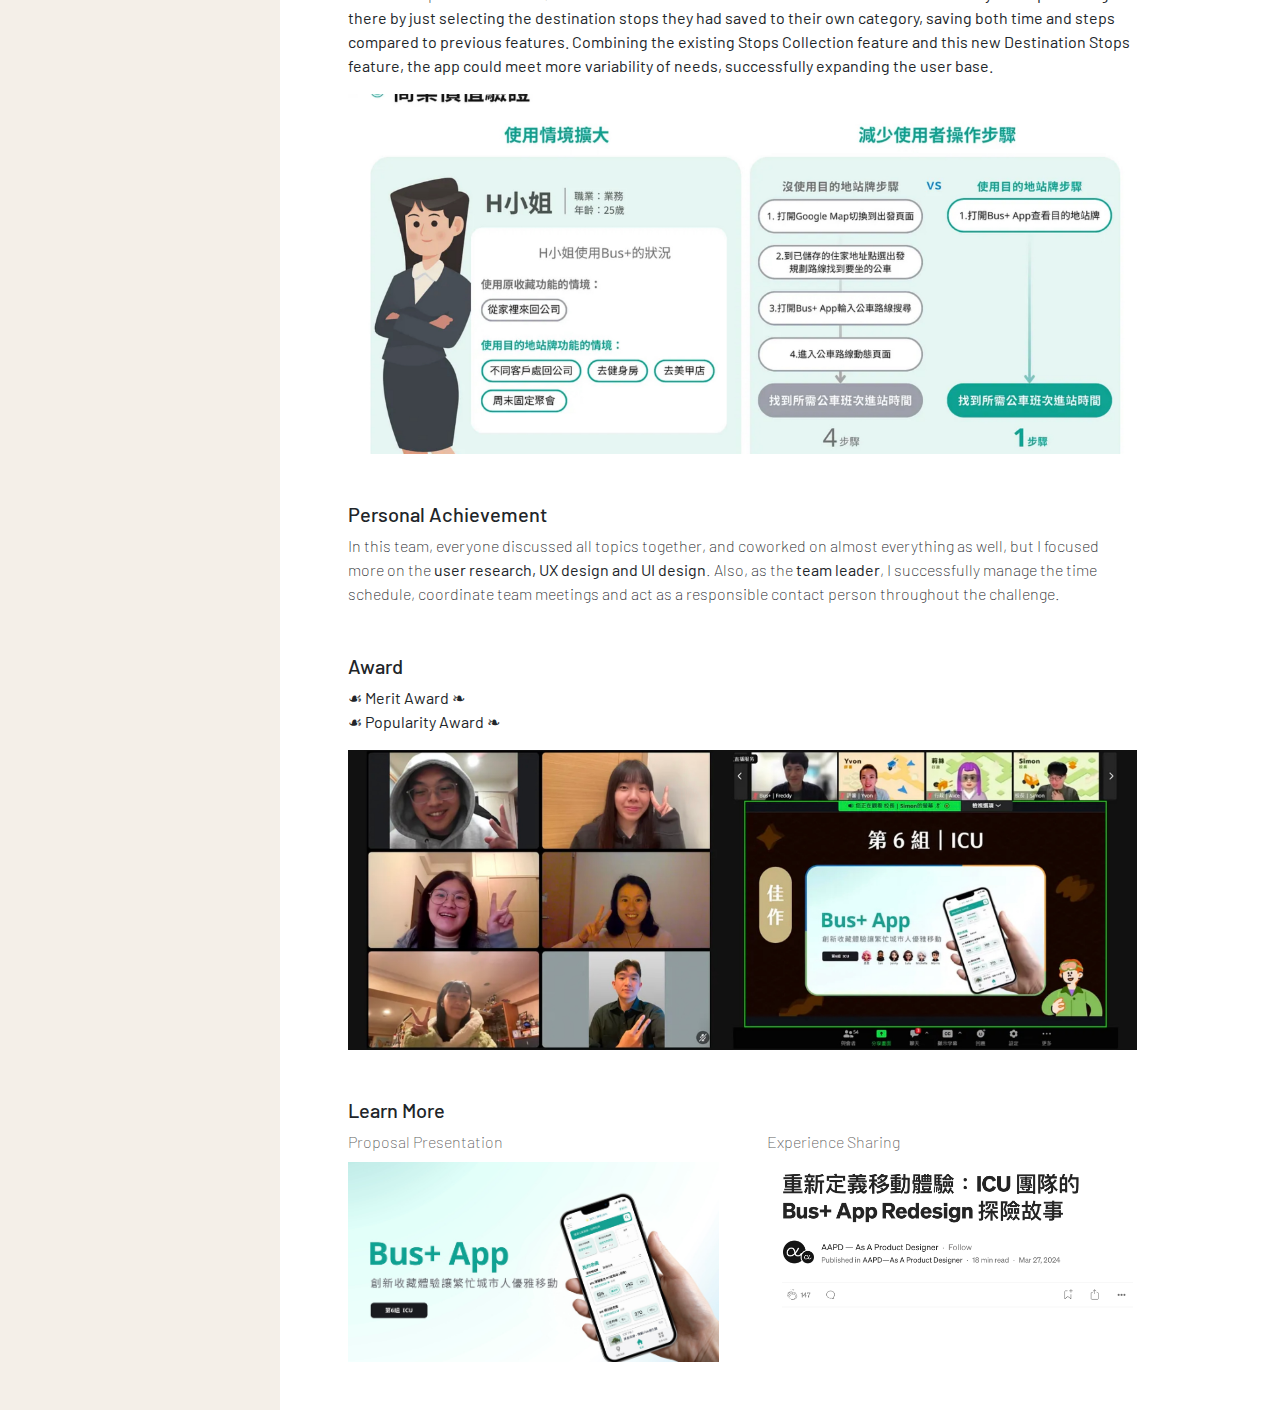
==== commit e9330fab: "Update aapd.html" ====
--- a/public/aapd.html
+++ b/public/aapd.html
@@ -154,14 +154,14 @@
              <h5 class="mt-5">Learn More</h5>
             <div class="row row-cols-md-2 g-5">
                 <div>
-                    <a href="https://drive.google.com/file/d/1VIEfFM7yb54yEGpZ56DcZC5WPX-5fqFo/view?usp=share_link" class="text-decoration-none" style="color:rgb(98, 98, 98)">Proposal Presentation</a>
-                    <a href="https://drive.google.com/file/d/1VIEfFM7yb54yEGpZ56DcZC5WPX-5fqFo/view?usp=share_link">
+                    <a href="https://drive.google.com/file/d/1VIEfFM7yb54yEGpZ56DcZC5WPX-5fqFo/view?usp=share_link" target="_blank" class="text-decoration-none" style="color:rgb(98, 98, 98)">Proposal Presentation</a>
+                    <a href="https://drive.google.com/file/d/1VIEfFM7yb54yEGpZ56DcZC5WPX-5fqFo/view?usp=share_link" target="_blank" >
                         <img src="../aapd/9.jpeg" class="bd-placeholder-img mt-2" style="object-fit:cover" width="100%" height="200">
                     </a>
                 </div>
                 <div>
-                    <a href="https://medium.com/as-a-product-designer/重新定義移動體驗-icu-團隊的-bus-app-redesign-探險故事-acd3a63bd375" class="text-decoration-none" style="color:rgb(98, 98, 98)">Experience Sharing</a>
-                    <a href="https://medium.com/as-a-product-designer/重新定義移動體驗-icu-團隊的-bus-app-redesign-探險故事-acd3a63bd375">
+                    <a href="https://medium.com/as-a-product-designer/重新定義移動體驗-icu-團隊的-bus-app-redesign-探險故事-acd3a63bd375" target="_blank" class="text-decoration-none" style="color:rgb(98, 98, 98)">Experience Sharing</a>
+                    <a href="https://medium.com/as-a-product-designer/重新定義移動體驗-icu-團隊的-bus-app-redesign-探險故事-acd3a63bd375" target="_blank" >
                         <img src="../aapd/10.png" class="bd-placeholder-img mt-2 text-decoration-none" style="object-fit:cover" width="100%" height="150">
                     </a>
                 </div>
